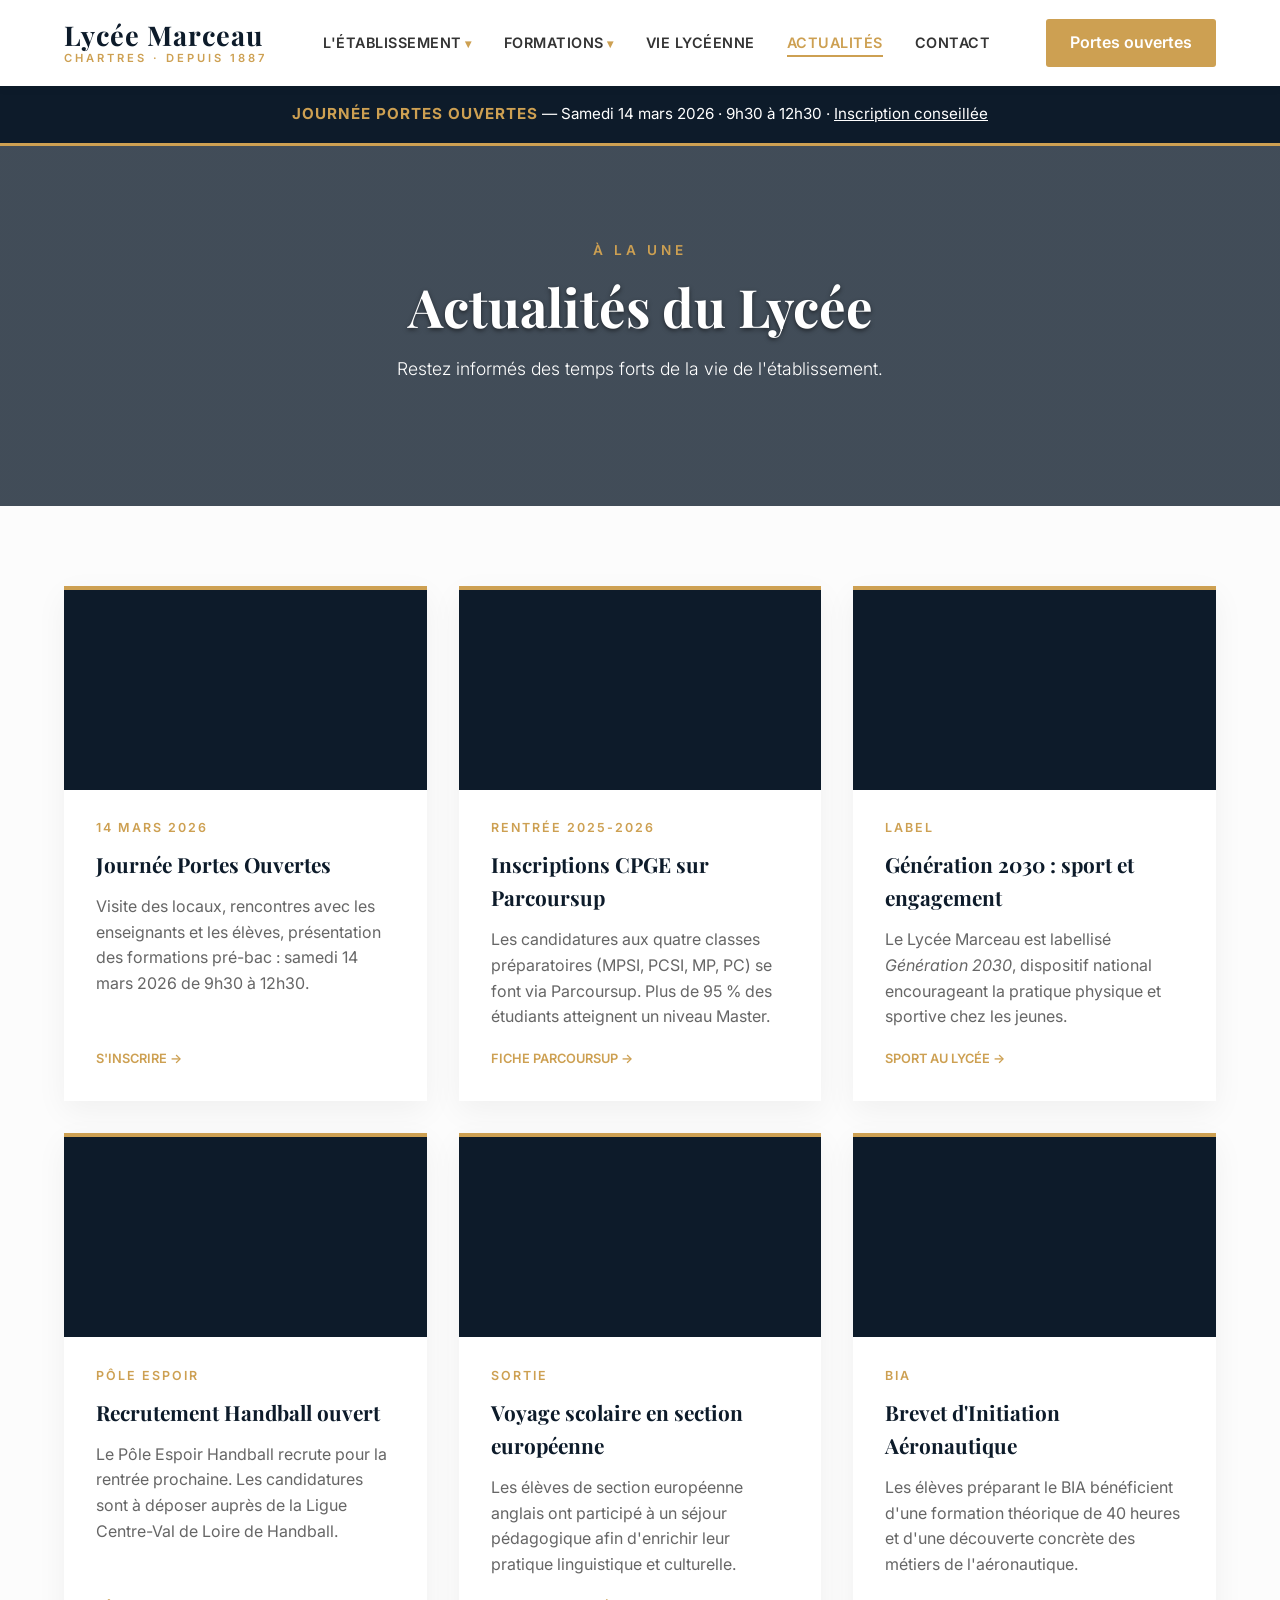
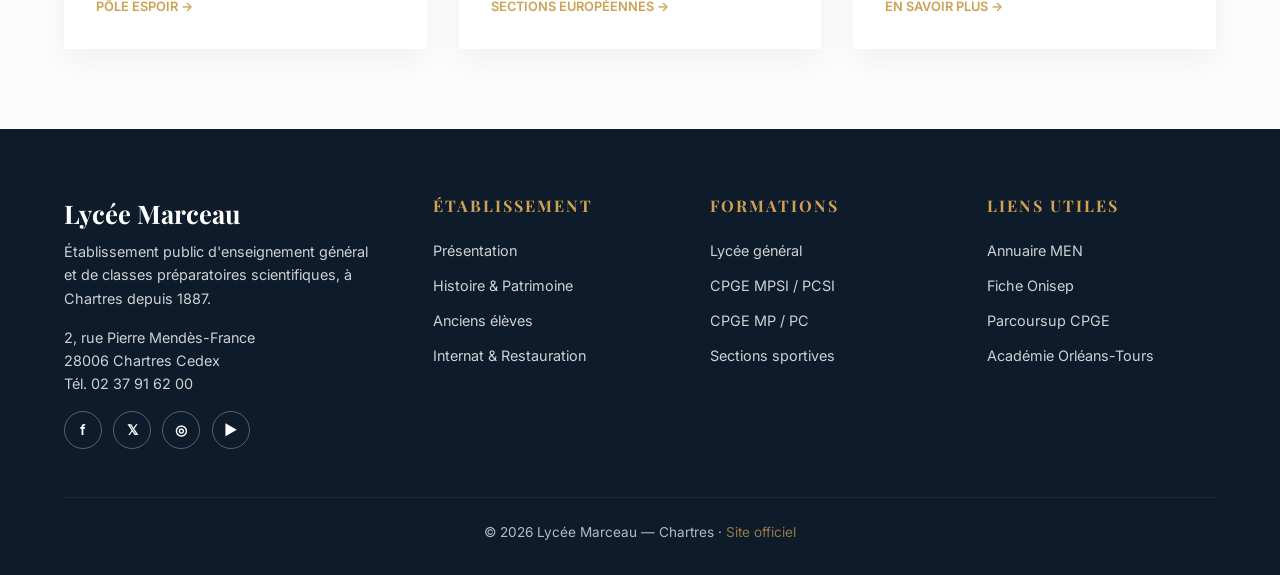
==== actualites.html @ 29484dd1 "Initial commit: site complet du Lycée Marceau de Chartres 9 pages HTML (accueil, établissement, hist" ====
<!DOCTYPE html>
<html lang="fr">
<head>
    <meta charset="UTF-8">
    <meta name="viewport" content="width=device-width, initial-scale=1.0">
    <title>Actualités — Lycée Marceau Chartres</title>
    <link href="https://fonts.googleapis.com/css2?family=Inter:wght@300;400;600&family=Playfair+Display:wght@600;700&display=swap" rel="stylesheet">
    <link rel="stylesheet" href="assets/style.css">
</head>
<body>

    <header>
        <a href="index.html" class="logo">Lycée Marceau<small>Chartres · depuis 1887</small></a>
        <button class="menu-toggle" aria-label="Ouvrir le menu" onclick="document.querySelector('.nav-links').classList.toggle('open')">☰</button>
        <ul class="nav-links">
            <li>
                <a href="etablissement.html">L'Établissement</a>
                <ul class="submenu">
                    <li><a href="etablissement.html">Présentation</a></li>
                    <li><a href="histoire.html">Histoire & Patrimoine</a></li>
                    <li><a href="anciens-eleves.html">Anciens élèves illustres</a></li>
                </ul>
            </li>
            <li>
                <a href="formations.html">Formations</a>
                <ul class="submenu">
                    <li><a href="formations.html">Toutes les formations</a></li>
                    <li><a href="cpge.html">Classes Préparatoires (CPGE)</a></li>
                    <li><a href="sections.html">Sections & Options</a></li>
                </ul>
            </li>
            <li class="no-caret"><a href="vie-lyceenne.html">Vie Lycéenne</a></li>
            <li class="no-caret"><a href="actualites.html" class="active">Actualités</a></li>
            <li class="no-caret"><a href="contact.html">Contact</a></li>
        </ul>
        <a href="actualites.html" class="btn-cta header-cta">Portes ouvertes</a>
    </header>

    <div class="alert-band">
        <strong>JOURNÉE PORTES OUVERTES</strong> — Samedi 14 mars 2026 · 9h30 à 12h30 ·
        <a href="contact.html">Inscription conseillée</a>
    </div>

    <section class="hero short">
        <div>
            <span class="eyebrow">À la une</span>
            <h1>Actualités du Lycée</h1>
            <p>Restez informés des temps forts de la vie de l'établissement.</p>
        </div>
    </section>

    <section class="section">
        <div class="grid">
            <article class="card card-news">
                <div class="thumb" style="background-image: linear-gradient(rgba(13,27,42,0.4), rgba(13,27,42,0.4)), url('https://images.unsplash.com/photo-1523580494863-6f3031224c94?ixlib=rb-4.0.3&auto=format&fit=crop&w=1200&q=80');"></div>
                <div class="body">
                    <span class="date">14 mars 2026</span>
                    <h3>Journée Portes Ouvertes</h3>
                    <p>Visite des locaux, rencontres avec les enseignants et les élèves, présentation des formations pré-bac : samedi 14 mars 2026 de 9h30 à 12h30.</p>
                    <a href="contact.html" class="card-link">S'inscrire &rarr;</a>
                </div>
            </article>
            <article class="card card-news">
                <div class="thumb" style="background-image: linear-gradient(rgba(13,27,42,0.4), rgba(13,27,42,0.4)), url('https://images.unsplash.com/photo-1532619675605-1ede6c2ed2b0?ixlib=rb-4.0.3&auto=format&fit=crop&w=1200&q=80');"></div>
                <div class="body">
                    <span class="date">Rentrée 2025-2026</span>
                    <h3>Inscriptions CPGE sur Parcoursup</h3>
                    <p>Les candidatures aux quatre classes préparatoires (MPSI, PCSI, MP, PC) se font via Parcoursup. Plus de 95 % des étudiants atteignent un niveau Master.</p>
                    <a href="https://dossier.parcoursup.fr/Candidats/public/fiches/afficherFicheFormation?g_ta_cod=3724" class="card-link" target="_blank" rel="noopener">Fiche Parcoursup &rarr;</a>
                </div>
            </article>
            <article class="card card-news">
                <div class="thumb" style="background-image: linear-gradient(rgba(13,27,42,0.4), rgba(13,27,42,0.4)), url('https://images.unsplash.com/photo-1517649763962-0c623066013b?ixlib=rb-4.0.3&auto=format&fit=crop&w=1200&q=80');"></div>
                <div class="body">
                    <span class="date">Label</span>
                    <h3>Génération 2030 : sport et engagement</h3>
                    <p>Le Lycée Marceau est labellisé <em>Génération 2030</em>, dispositif national encourageant la pratique physique et sportive chez les jeunes.</p>
                    <a href="vie-lyceenne.html" class="card-link">Sport au lycée &rarr;</a>
                </div>
            </article>
            <article class="card card-news">
                <div class="thumb" style="background-image: linear-gradient(rgba(13,27,42,0.4), rgba(13,27,42,0.4)), url('https://images.unsplash.com/photo-1606761568499-6d2451b23c66?ixlib=rb-4.0.3&auto=format&fit=crop&w=1200&q=80');"></div>
                <div class="body">
                    <span class="date">Pôle Espoir</span>
                    <h3>Recrutement Handball ouvert</h3>
                    <p>Le Pôle Espoir Handball recrute pour la rentrée prochaine. Les candidatures sont à déposer auprès de la Ligue Centre-Val de Loire de Handball.</p>
                    <a href="sections.html" class="card-link">Pôle Espoir &rarr;</a>
                </div>
            </article>
            <article class="card card-news">
                <div class="thumb" style="background-image: linear-gradient(rgba(13,27,42,0.4), rgba(13,27,42,0.4)), url('https://images.unsplash.com/photo-1521295121783-8a321d551ad2?ixlib=rb-4.0.3&auto=format&fit=crop&w=1200&q=80');"></div>
                <div class="body">
                    <span class="date">Sortie</span>
                    <h3>Voyage scolaire en section européenne</h3>
                    <p>Les élèves de section européenne anglais ont participé à un séjour pédagogique afin d'enrichir leur pratique linguistique et culturelle.</p>
                    <a href="sections.html" class="card-link">Sections européennes &rarr;</a>
                </div>
            </article>
            <article class="card card-news">
                <div class="thumb" style="background-image: linear-gradient(rgba(13,27,42,0.4), rgba(13,27,42,0.4)), url('https://images.unsplash.com/photo-1503676260728-1c00da094a0b?ixlib=rb-4.0.3&auto=format&fit=crop&w=1200&q=80');"></div>
                <div class="body">
                    <span class="date">BIA</span>
                    <h3>Brevet d'Initiation Aéronautique</h3>
                    <p>Les élèves préparant le BIA bénéficient d'une formation théorique de 40 heures et d'une découverte concrète des métiers de l'aéronautique.</p>
                    <a href="sections.html" class="card-link">En savoir plus &rarr;</a>
                </div>
            </article>
        </div>
    </section>

    <footer>
        <div class="footer-grid">
            <div class="brand">
                <h3>Lycée Marceau</h3>
                <p>Établissement public d'enseignement général et de classes préparatoires scientifiques, à Chartres depuis 1887.</p>
                <p>2, rue Pierre Mendès-France<br>28006 Chartres Cedex<br>Tél. 02 37 91 62 00</p>
                <div class="socials"><a href="#">f</a><a href="#">𝕏</a><a href="#">◎</a><a href="#">▶</a></div>
            </div>
            <div><h4>Établissement</h4><ul>
                <li><a href="etablissement.html">Présentation</a></li>
                <li><a href="histoire.html">Histoire & Patrimoine</a></li>
                <li><a href="anciens-eleves.html">Anciens élèves</a></li>
                <li><a href="vie-lyceenne.html">Internat & Restauration</a></li>
            </ul></div>
            <div><h4>Formations</h4><ul>
                <li><a href="formations.html">Lycée général</a></li>
                <li><a href="cpge.html">CPGE MPSI / PCSI</a></li>
                <li><a href="cpge.html">CPGE MP / PC</a></li>
                <li><a href="sections.html">Sections sportives</a></li>
            </ul></div>
            <div><h4>Liens utiles</h4><ul>
                <li><a href="https://www.education.gouv.fr/annuaire/28006/chartres/lycee/0280007f/lycee-marceau.html" target="_blank" rel="noopener">Annuaire MEN</a></li>
                <li><a href="https://www.onisep.fr/ressources/structures-enseignement/centre-val-de-loire/eure-et-loir/lycee-marceau" target="_blank" rel="noopener">Fiche Onisep</a></li>
                <li><a href="https://dossier.parcoursup.fr/Candidats/public/fiches/afficherFicheFormation?g_ta_cod=3724" target="_blank" rel="noopener">Parcoursup CPGE</a></li>
                <li><a href="https://www.ac-orleans-tours.fr/" target="_blank" rel="noopener">Académie Orléans-Tours</a></li>
            </ul></div>
        </div>
        <div class="footer-bottom">&copy; 2026 Lycée Marceau — Chartres · <a href="https://lyc-marceau-chartres.tice.ac-orleans-tours.fr/eva/" target="_blank" rel="noopener">Site officiel</a></div>
    </footer>

</body>
</html>
---- assets/style.css ----
/* =========================================
   LYCÉE MARCEAU — STYLE PARTAGÉ
   Variante 1 : "Prestige Classique" (Bleu nuit & Or)
   ========================================= */
:root {
    --primary-color: #0d1b2a;
    --secondary-color: #cda052;
    --bg-color: #fcfcfc;
    --text-color: #333333;
    --card-bg: #ffffff;
    --muted: #666666;
    --border-soft: #ececec;
    --font-title: 'Playfair Display', serif;
    --font-text: 'Inter', sans-serif;
}

* { margin: 0; padding: 0; box-sizing: border-box; }
html { scroll-behavior: smooth; }
body {
    font-family: var(--font-text);
    background-color: var(--bg-color);
    color: var(--text-color);
    line-height: 1.6;
}
h1, h2, h3, h4, .logo {
    font-family: var(--font-title);
    color: var(--primary-color);
}
a {
    text-decoration: none;
    color: var(--text-color);
    transition: color 0.3s ease;
}
img { max-width: 100%; height: auto; display: block; }

/* HEADER */
header {
    display: flex;
    justify-content: space-between;
    align-items: center;
    padding: 1.2rem 5%;
    background-color: #ffffff;
    box-shadow: 0 2px 10px rgba(0,0,0,0.05);
    position: sticky;
    top: 0;
    z-index: 1000;
}
.logo {
    font-size: 1.7rem;
    font-weight: 700;
    letter-spacing: 1px;
    display: flex;
    flex-direction: column;
    line-height: 1;
}
.logo small {
    font-family: var(--font-text);
    font-size: 0.7rem;
    color: var(--secondary-color);
    letter-spacing: 3px;
    text-transform: uppercase;
    margin-top: 4px;
    font-weight: 600;
}
.nav-links {
    list-style: none;
    display: flex;
    gap: 2rem;
}
.nav-links > li { position: relative; }
.nav-links a {
    font-weight: 600;
    font-size: 0.9rem;
    text-transform: uppercase;
    letter-spacing: 0.5px;
}
.nav-links > li > a::after { content: " ▾"; color: var(--secondary-color); font-size: 0.75rem; }
.nav-links > li.no-caret > a::after { content: ""; }
.nav-links a:hover, .nav-links a.active { color: var(--secondary-color); }
.nav-links a.active { border-bottom: 2px solid var(--secondary-color); padding-bottom: 4px; }

.submenu {
    position: absolute;
    top: 100%;
    left: -1rem;
    background: #ffffff;
    min-width: 240px;
    list-style: none;
    box-shadow: 0 10px 30px rgba(0,0,0,0.08);
    border-top: 3px solid var(--secondary-color);
    opacity: 0;
    visibility: hidden;
    transform: translateY(8px);
    transition: all 0.25s ease;
    padding: 0.5rem 0;
}
.nav-links li:hover .submenu,
.nav-links li:focus-within .submenu {
    opacity: 1;
    visibility: visible;
    transform: translateY(0);
}
.submenu li a {
    display: block;
    padding: 0.7rem 1.2rem;
    font-size: 0.8rem;
    text-transform: none;
    letter-spacing: 0;
    font-weight: 400;
}
.submenu li a:hover {
    background: var(--bg-color);
    color: var(--secondary-color);
}

.btn-cta {
    background-color: var(--secondary-color);
    color: #ffffff;
    padding: 0.7rem 1.5rem;
    border-radius: 3px;
    font-weight: 600;
    transition: background 0.3s ease, transform 0.2s;
    display: inline-block;
}
.btn-cta:hover {
    background-color: var(--primary-color);
    color: #ffffff;
    transform: translateY(-2px);
}
.btn-ghost {
    background: transparent;
    border: 2px solid #ffffff;
}
.btn-ghost:hover { background: #ffffff; color: var(--primary-color); }

.menu-toggle {
    display: none;
    background: none;
    border: 0;
    font-size: 1.6rem;
    color: var(--primary-color);
    cursor: pointer;
}

/* HERO */
.hero {
    min-height: 70vh;
    display: flex;
    align-items: center;
    justify-content: center;
    text-align: center;
    background:
        linear-gradient(rgba(13, 27, 42, 0.78), rgba(13, 27, 42, 0.78)),
        url('https://upload.wikimedia.org/wikipedia/commons/thumb/3/35/Chartres_-_Lyc%C3%A9e_Marceau_%28cour_d%27honneur%29.JPG/1280px-Chartres_-_Lyc%C3%A9e_Marceau_%28cour_d%27honneur%29.JPG') center/cover;
    color: #ffffff;
    padding: 4rem 20px;
}
.hero.short { min-height: 40vh; }
.hero .eyebrow {
    display: inline-block;
    color: var(--secondary-color);
    letter-spacing: 4px;
    text-transform: uppercase;
    font-size: 0.85rem;
    font-weight: 600;
    margin-bottom: 1rem;
}
.hero h1 {
    color: #ffffff;
    font-size: 3.3rem;
    margin-bottom: 1.2rem;
    text-shadow: 0 2px 4px rgba(0,0,0,0.5);
    line-height: 1.1;
}
.hero p {
    font-size: 1.1rem;
    max-width: 680px;
    margin: 0 auto 2rem auto;
    font-weight: 300;
}
.hero .btn-cta {
    font-size: 1.05rem;
    padding: 1rem 2rem;
    margin: 0 0.4rem;
}

/* BANDEAU */
.alert-band {
    background: var(--primary-color);
    color: #ffffff;
    padding: 1rem 5%;
    text-align: center;
    font-size: 0.95rem;
    border-bottom: 3px solid var(--secondary-color);
}
.alert-band strong { color: var(--secondary-color); letter-spacing: 1px; }
.alert-band a { color: #ffffff; text-decoration: underline; }

/* SECTIONS */
.section { padding: 5rem 5%; }
.section.alt { background: #f7f5f0; }
.section-head {
    text-align: center;
    max-width: 760px;
    margin: 0 auto 3rem auto;
}
.section-head .eyebrow {
    color: var(--secondary-color);
    letter-spacing: 4px;
    text-transform: uppercase;
    font-size: 0.8rem;
    font-weight: 600;
    display: block;
    margin-bottom: 0.8rem;
}
.section-head h2 { font-size: 2.4rem; margin-bottom: 1rem; }
.section-head p { color: var(--muted); }

/* GRID + CARDS */
.grid {
    display: grid;
    grid-template-columns: repeat(auto-fit, minmax(280px, 1fr));
    gap: 2rem;
}
.card {
    background: var(--card-bg);
    padding: 2.2rem;
    border-top: 4px solid var(--secondary-color);
    box-shadow: 0 10px 30px rgba(0,0,0,0.05);
    transition: transform 0.3s ease, box-shadow 0.3s ease;
    text-align: left;
    display: flex;
    flex-direction: column;
}
.card:hover {
    transform: translateY(-10px);
    box-shadow: 0 15px 40px rgba(0,0,0,0.1);
}
.card h3 { font-size: 1.3rem; margin-bottom: 0.8rem; }
.card .tag {
    display: inline-block;
    font-size: 0.7rem;
    letter-spacing: 1px;
    text-transform: uppercase;
    color: var(--secondary-color);
    font-weight: 600;
    margin-bottom: 0.6rem;
}
.card p { color: var(--muted); margin-bottom: 1.2rem; flex-grow: 1; }
.card ul { padding-left: 1.1rem; color: var(--muted); margin-bottom: 1.2rem; }
.card ul li { margin-bottom: 0.3rem; font-size: 0.95rem; }
.card-link {
    color: var(--secondary-color);
    font-weight: 600;
    text-transform: uppercase;
    font-size: 0.8rem;
    display: inline-flex;
    align-items: center;
    margin-top: auto;
}
.card-link:hover { color: var(--primary-color); }

.card-news { padding: 0; overflow: hidden; }
.card-news .thumb { height: 200px; background: var(--primary-color) center/cover; }
.card-news .body { padding: 1.8rem 2rem 2rem; display: flex; flex-direction: column; flex-grow: 1; }
.card-news .date {
    font-size: 0.78rem;
    letter-spacing: 2px;
    text-transform: uppercase;
    color: var(--secondary-color);
    font-weight: 600;
    margin-bottom: 0.6rem;
}

/* SPLIT 2 colonnes */
.split {
    display: grid;
    grid-template-columns: 1fr 1fr;
    gap: 4rem;
    align-items: center;
    max-width: 1200px;
    margin: 0 auto;
}
.split img {
    border-top: 4px solid var(--secondary-color);
    box-shadow: 0 15px 40px rgba(0,0,0,0.12);
}
.split h2 { font-size: 2.2rem; margin-bottom: 1.2rem; }
.split p { color: var(--muted); margin-bottom: 1rem; }
.split .key-figures {
    display: grid;
    grid-template-columns: repeat(3, 1fr);
    gap: 1rem;
    margin-top: 1.8rem;
}
.split .key-figures div {
    border-left: 3px solid var(--secondary-color);
    padding-left: 1rem;
}
.split .key-figures strong {
    display: block;
    font-family: var(--font-title);
    color: var(--primary-color);
    font-size: 1.6rem;
}
.split .key-figures span { font-size: 0.85rem; color: var(--muted); }

/* ALUMNI */
.alumni {
    display: grid;
    grid-template-columns: repeat(auto-fit, minmax(200px, 1fr));
    gap: 1.5rem;
}
.alumni .person {
    text-align: center;
    background: var(--card-bg);
    padding: 1.6rem 1rem;
    border-bottom: 3px solid var(--secondary-color);
    box-shadow: 0 6px 20px rgba(0,0,0,0.04);
}
.alumni .person h4 { font-size: 1.05rem; margin-bottom: 0.3rem; }
.alumni .person span { font-size: 0.85rem; color: var(--muted); }

/* CONTACT */
.contact-grid {
    display: grid;
    grid-template-columns: 1fr 1fr;
    gap: 3rem;
    max-width: 1200px;
    margin: 0 auto;
}
.contact-info ul { list-style: none; margin-top: 1.5rem; }
.contact-info li {
    display: flex;
    gap: 0.8rem;
    margin-bottom: 1rem;
    color: var(--muted);
}
.contact-info li strong {
    color: var(--primary-color);
    min-width: 110px;
    font-family: var(--font-title);
    font-weight: 600;
}
.contact-info a { color: var(--secondary-color); }
.contact-info a:hover { color: var(--primary-color); }
.contact-form {
    background: var(--card-bg);
    padding: 2.5rem;
    border-top: 4px solid var(--secondary-color);
    box-shadow: 0 10px 30px rgba(0,0,0,0.06);
}
.contact-form h3 { margin-bottom: 1.2rem; }
.contact-form label {
    display: block;
    font-size: 0.85rem;
    font-weight: 600;
    margin-bottom: 0.4rem;
    color: var(--primary-color);
}
.contact-form input,
.contact-form textarea,
.contact-form select {
    width: 100%;
    padding: 0.75rem;
    margin-bottom: 1.1rem;
    border: 1px solid var(--border-soft);
    font-family: inherit;
    font-size: 0.95rem;
    background: #fff;
}
.contact-form input:focus,
.contact-form textarea:focus,
.contact-form select:focus {
    outline: 2px solid var(--secondary-color);
    outline-offset: 1px;
}
.contact-form button {
    background: var(--secondary-color);
    color: #fff;
    border: 0;
    padding: 0.9rem 2rem;
    font-family: inherit;
    font-weight: 600;
    text-transform: uppercase;
    letter-spacing: 0.5px;
    cursor: pointer;
    transition: background 0.3s ease;
}
.contact-form button:hover { background: var(--primary-color); }

/* TABLES (CPGE, formations) */
.styled-table {
    width: 100%;
    border-collapse: collapse;
    background: #fff;
    box-shadow: 0 10px 30px rgba(0,0,0,0.05);
    margin: 2rem 0;
}
.styled-table thead {
    background: var(--primary-color);
    color: #fff;
}
.styled-table th, .styled-table td {
    padding: 1rem;
    text-align: left;
    border-bottom: 1px solid var(--border-soft);
}
.styled-table th { font-family: var(--font-title); }
.styled-table tbody tr:hover { background: var(--bg-color); }

/* PROSE (pages texte) */
.prose {
    max-width: 820px;
    margin: 0 auto;
}
.prose h2 { font-size: 1.8rem; margin: 2.5rem 0 1rem; }
.prose h3 { font-size: 1.3rem; margin: 1.8rem 0 0.6rem; color: var(--secondary-color); }
.prose p, .prose li { color: var(--text-color); margin-bottom: 1rem; }
.prose ul { padding-left: 1.4rem; margin-bottom: 1rem; }
.prose blockquote {
    border-left: 4px solid var(--secondary-color);
    padding: 0.5rem 1.2rem;
    margin: 1.5rem 0;
    color: var(--muted);
    font-style: italic;
    background: #fafaf6;
}

/* FOOTER */
footer {
    background-color: var(--primary-color);
    color: #ffffff;
    padding: 4rem 5% 2rem;
}
.footer-grid {
    display: grid;
    grid-template-columns: 1.4fr 1fr 1fr 1fr;
    gap: 3rem;
    max-width: 1200px;
    margin: 0 auto 3rem;
}
footer h4 {
    color: var(--secondary-color);
    font-size: 1rem;
    text-transform: uppercase;
    letter-spacing: 2px;
    margin-bottom: 1.2rem;
}
footer .brand h3 {
    color: #ffffff;
    font-size: 1.6rem;
    margin-bottom: 0.4rem;
}
footer .brand p { font-size: 0.9rem; opacity: 0.8; margin-bottom: 1rem; }
footer ul { list-style: none; }
footer ul li { margin-bottom: 0.6rem; }
footer ul a { color: rgba(255,255,255,0.8); font-size: 0.9rem; }
footer ul a:hover { color: var(--secondary-color); }

.socials { display: flex; gap: 0.7rem; margin-top: 1rem; }
.socials a {
    display: inline-flex;
    align-items: center;
    justify-content: center;
    width: 38px;
    height: 38px;
    border: 1px solid rgba(255,255,255,0.3);
    color: #ffffff;
    border-radius: 50%;
    font-size: 0.9rem;
    font-weight: 600;
}
.socials a:hover { background: var(--secondary-color); border-color: var(--secondary-color); }

.footer-bottom {
    border-top: 1px solid rgba(255,255,255,0.1);
    padding-top: 1.5rem;
    text-align: center;
    font-size: 0.85rem;
    opacity: 0.7;
}
.footer-bottom a { color: var(--secondary-color); }

/* RESPONSIVE */
@media (max-width: 960px) {
    .split, .contact-grid { grid-template-columns: 1fr; gap: 2.5rem; }
    .footer-grid { grid-template-columns: 1fr 1fr; }
}
@media (max-width: 768px) {
    header { padding: 1rem 5%; }
    .nav-links {
        position: absolute;
        top: 100%;
        left: 0; right: 0;
        background: #fff;
        flex-direction: column;
        padding: 1rem 5%;
        gap: 0;
        box-shadow: 0 8px 20px rgba(0,0,0,0.08);
        display: none;
    }
    .nav-links.open { display: flex; }
    .nav-links > li { width: 100%; border-bottom: 1px solid var(--border-soft); }
    .nav-links > li > a { display: block; padding: 0.9rem 0; }
    .submenu {
        position: static;
        opacity: 1;
        visibility: visible;
        transform: none;
        box-shadow: none;
        border-top: 0;
        padding: 0 0 0.5rem 1rem;
        background: transparent;
    }
    .submenu li a { padding: 0.4rem 0; }
    .menu-toggle { display: block; }
    .header-cta { display: none; }
    .hero h1 { font-size: 2.2rem; }
    .hero .btn-cta { display: block; max-width: 280px; margin: 0.6rem auto; }
    .footer-grid { grid-template-columns: 1fr; gap: 2rem; }
    .split .key-figures { grid-template-columns: 1fr; }
    .section { padding: 3.5rem 5%; }
}
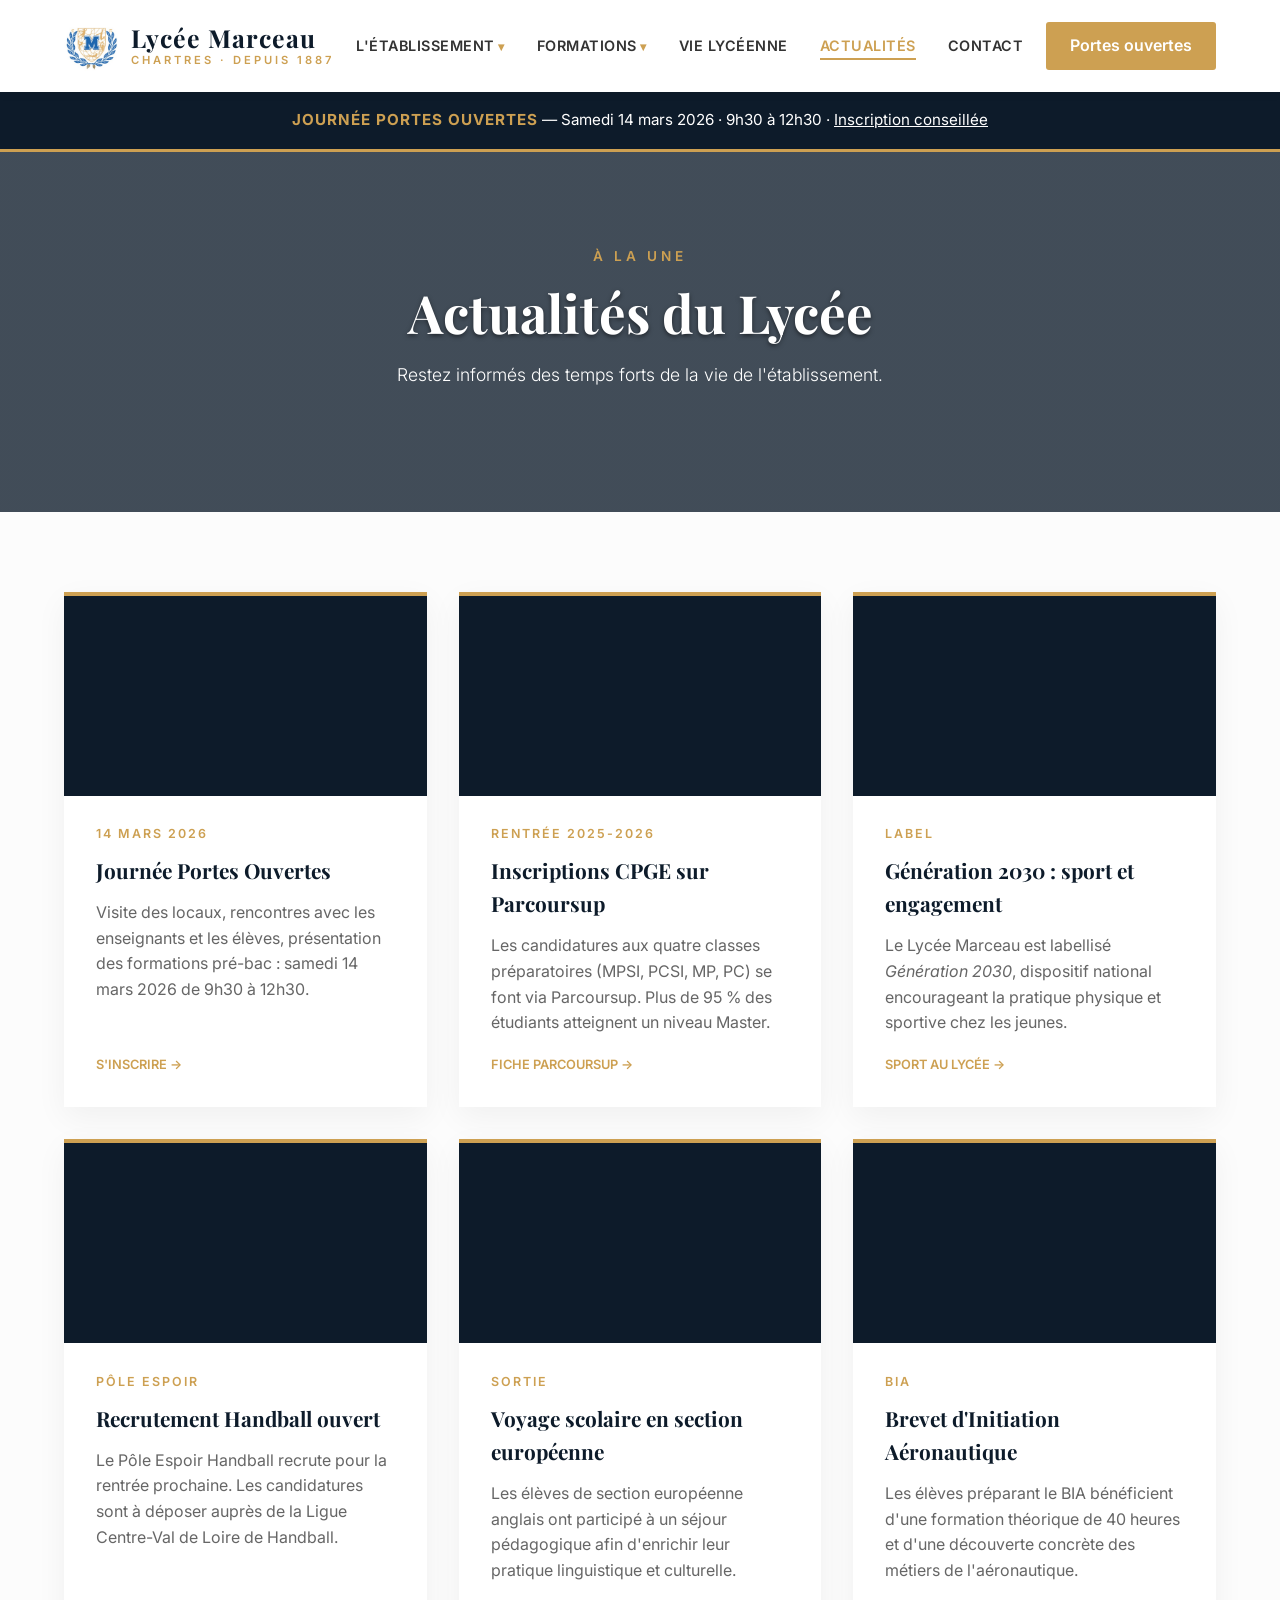
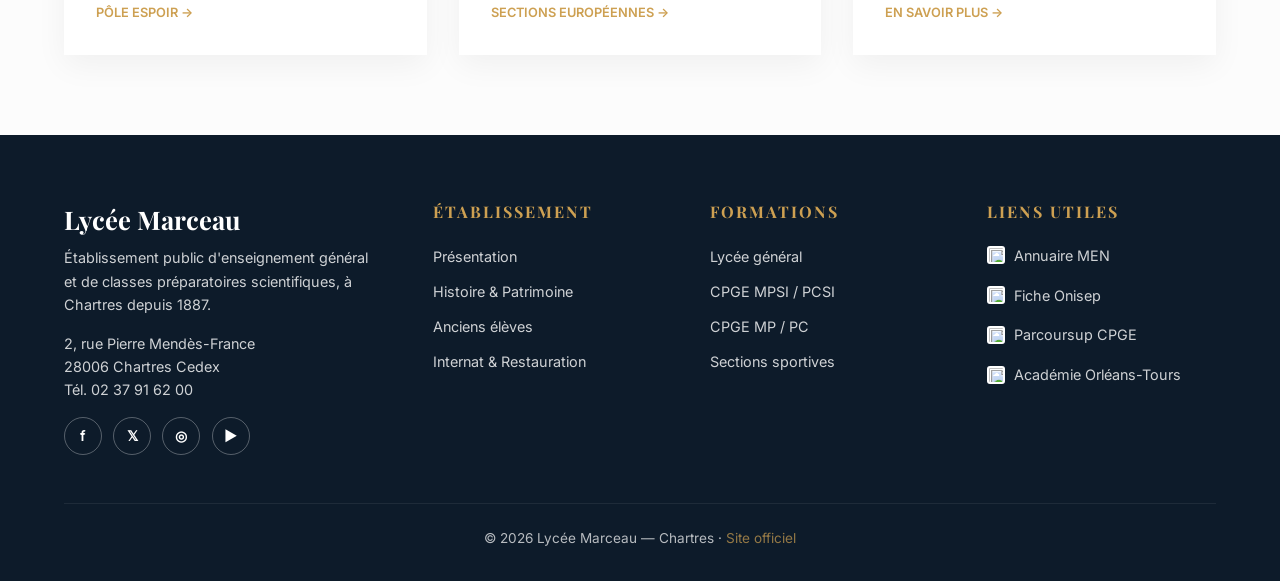
==== commit de7966af: "Ajout du blason officiel et logos des partenaires - Blason bleu/or du Lycée Marceau (extrait du band" ====
--- a/actualites.html
+++ b/actualites.html
@@ -10,35 +10,35 @@
 <body>
 
     <header>
-        <a href="index.html" class="logo">Lycée Marceau<small>Chartres · depuis 1887</small></a>
+        <a href="index" class="logo"><img src="assets/logos/blason-marceau.jpg" alt="Blason Lycée Marceau"><span>Lycée Marceau<small>Chartres · depuis 1887</small></span></a>
         <button class="menu-toggle" aria-label="Ouvrir le menu" onclick="document.querySelector('.nav-links').classList.toggle('open')">☰</button>
         <ul class="nav-links">
             <li>
-                <a href="etablissement.html">L'Établissement</a>
+                <a href="etablissement">L'Établissement</a>
                 <ul class="submenu">
-                    <li><a href="etablissement.html">Présentation</a></li>
-                    <li><a href="histoire.html">Histoire & Patrimoine</a></li>
-                    <li><a href="anciens-eleves.html">Anciens élèves illustres</a></li>
+                    <li><a href="etablissement">Présentation</a></li>
+                    <li><a href="histoire">Histoire & Patrimoine</a></li>
+                    <li><a href="anciens-eleves">Anciens élèves illustres</a></li>
                 </ul>
             </li>
             <li>
-                <a href="formations.html">Formations</a>
+                <a href="formations">Formations</a>
                 <ul class="submenu">
-                    <li><a href="formations.html">Toutes les formations</a></li>
-                    <li><a href="cpge.html">Classes Préparatoires (CPGE)</a></li>
-                    <li><a href="sections.html">Sections & Options</a></li>
+                    <li><a href="formations">Toutes les formations</a></li>
+                    <li><a href="cpge">Classes Préparatoires (CPGE)</a></li>
+                    <li><a href="sections">Sections & Options</a></li>
                 </ul>
             </li>
-            <li class="no-caret"><a href="vie-lyceenne.html">Vie Lycéenne</a></li>
-            <li class="no-caret"><a href="actualites.html" class="active">Actualités</a></li>
-            <li class="no-caret"><a href="contact.html">Contact</a></li>
+            <li class="no-caret"><a href="vie-lyceenne">Vie Lycéenne</a></li>
+            <li class="no-caret"><a href="actualites" class="active">Actualités</a></li>
+            <li class="no-caret"><a href="contact">Contact</a></li>
         </ul>
-        <a href="actualites.html" class="btn-cta header-cta">Portes ouvertes</a>
+        <a href="actualites" class="btn-cta header-cta">Portes ouvertes</a>
     </header>
 
     <div class="alert-band">
         <strong>JOURNÉE PORTES OUVERTES</strong> — Samedi 14 mars 2026 · 9h30 à 12h30 ·
-        <a href="contact.html">Inscription conseillée</a>
+        <a href="contact">Inscription conseillée</a>
     </div>
 
     <section class="hero short">
@@ -57,7 +57,7 @@
                     <span class="date">14 mars 2026</span>
                     <h3>Journée Portes Ouvertes</h3>
                     <p>Visite des locaux, rencontres avec les enseignants et les élèves, présentation des formations pré-bac : samedi 14 mars 2026 de 9h30 à 12h30.</p>
-                    <a href="contact.html" class="card-link">S'inscrire &rarr;</a>
+                    <a href="contact" class="card-link">S'inscrire &rarr;</a>
                 </div>
             </article>
             <article class="card card-news">
@@ -75,7 +75,7 @@
                     <span class="date">Label</span>
                     <h3>Génération 2030 : sport et engagement</h3>
                     <p>Le Lycée Marceau est labellisé <em>Génération 2030</em>, dispositif national encourageant la pratique physique et sportive chez les jeunes.</p>
-                    <a href="vie-lyceenne.html" class="card-link">Sport au lycée &rarr;</a>
+                    <a href="vie-lyceenne" class="card-link">Sport au lycée &rarr;</a>
                 </div>
             </article>
             <article class="card card-news">
@@ -84,7 +84,7 @@
                     <span class="date">Pôle Espoir</span>
                     <h3>Recrutement Handball ouvert</h3>
                     <p>Le Pôle Espoir Handball recrute pour la rentrée prochaine. Les candidatures sont à déposer auprès de la Ligue Centre-Val de Loire de Handball.</p>
-                    <a href="sections.html" class="card-link">Pôle Espoir &rarr;</a>
+                    <a href="sections" class="card-link">Pôle Espoir &rarr;</a>
                 </div>
             </article>
             <article class="card card-news">
@@ -93,7 +93,7 @@
                     <span class="date">Sortie</span>
                     <h3>Voyage scolaire en section européenne</h3>
                     <p>Les élèves de section européenne anglais ont participé à un séjour pédagogique afin d'enrichir leur pratique linguistique et culturelle.</p>
-                    <a href="sections.html" class="card-link">Sections européennes &rarr;</a>
+                    <a href="sections" class="card-link">Sections européennes &rarr;</a>
                 </div>
             </article>
             <article class="card card-news">
@@ -102,7 +102,7 @@
                     <span class="date">BIA</span>
                     <h3>Brevet d'Initiation Aéronautique</h3>
                     <p>Les élèves préparant le BIA bénéficient d'une formation théorique de 40 heures et d'une découverte concrète des métiers de l'aéronautique.</p>
-                    <a href="sections.html" class="card-link">En savoir plus &rarr;</a>
+                    <a href="sections" class="card-link">En savoir plus &rarr;</a>
                 </div>
             </article>
         </div>
@@ -117,22 +117,22 @@
                 <div class="socials"><a href="#">f</a><a href="#">𝕏</a><a href="#">◎</a><a href="#">▶</a></div>
             </div>
             <div><h4>Établissement</h4><ul>
-                <li><a href="etablissement.html">Présentation</a></li>
-                <li><a href="histoire.html">Histoire & Patrimoine</a></li>
-                <li><a href="anciens-eleves.html">Anciens élèves</a></li>
-                <li><a href="vie-lyceenne.html">Internat & Restauration</a></li>
+                <li><a href="etablissement">Présentation</a></li>
+                <li><a href="histoire">Histoire & Patrimoine</a></li>
+                <li><a href="anciens-eleves">Anciens élèves</a></li>
+                <li><a href="vie-lyceenne">Internat & Restauration</a></li>
             </ul></div>
             <div><h4>Formations</h4><ul>
-                <li><a href="formations.html">Lycée général</a></li>
-                <li><a href="cpge.html">CPGE MPSI / PCSI</a></li>
-                <li><a href="cpge.html">CPGE MP / PC</a></li>
-                <li><a href="sections.html">Sections sportives</a></li>
+                <li><a href="formations">Lycée général</a></li>
+                <li><a href="cpge">CPGE MPSI / PCSI</a></li>
+                <li><a href="cpge">CPGE MP / PC</a></li>
+                <li><a href="sections">Sections sportives</a></li>
             </ul></div>
             <div><h4>Liens utiles</h4><ul>
-                <li><a href="https://www.education.gouv.fr/annuaire/28006/chartres/lycee/0280007f/lycee-marceau.html" target="_blank" rel="noopener">Annuaire MEN</a></li>
-                <li><a href="https://www.onisep.fr/ressources/structures-enseignement/centre-val-de-loire/eure-et-loir/lycee-marceau" target="_blank" rel="noopener">Fiche Onisep</a></li>
-                <li><a href="https://dossier.parcoursup.fr/Candidats/public/fiches/afficherFicheFormation?g_ta_cod=3724" target="_blank" rel="noopener">Parcoursup CPGE</a></li>
-                <li><a href="https://www.ac-orleans-tours.fr/" target="_blank" rel="noopener">Académie Orléans-Tours</a></li>
+                <li><a href="https://www.education.gouv.fr/annuaire/28006/chartres/lycee/0280007f/lycee-marceau.html" target="_blank" rel="noopener"><img src="https://www.google.com/s2/favicons?domain=education.gouv.fr&sz=64" alt="">Annuaire MEN</a></li>
+                <li><a href="https://www.onisep.fr/ressources/structures-enseignement/centre-val-de-loire/eure-et-loir/lycee-marceau" target="_blank" rel="noopener"><img src="https://www.google.com/s2/favicons?domain=onisep.fr&sz=64" alt="">Fiche Onisep</a></li>
+                <li><a href="https://dossier.parcoursup.fr/Candidats/public/fiches/afficherFicheFormation?g_ta_cod=3724" target="_blank" rel="noopener"><img src="https://www.google.com/s2/favicons?domain=parcoursup.fr&sz=64" alt="">Parcoursup CPGE</a></li>
+                <li><a href="https://www.ac-orleans-tours.fr/" target="_blank" rel="noopener"><img src="https://www.google.com/s2/favicons?domain=ac-orleans-tours.fr&sz=64" alt="">Académie Orléans-Tours</a></li>
             </ul></div>
         </div>
         <div class="footer-bottom">&copy; 2026 Lycée Marceau — Chartres · <a href="https://lyc-marceau-chartres.tice.ac-orleans-tours.fr/eva/" target="_blank" rel="noopener">Site officiel</a></div>
--- a/assets/style.css
+++ b/assets/style.css
@@ -46,12 +46,25 @@
     z-index: 1000;
 }
 .logo {
-    font-size: 1.7rem;
+    display: flex;
+    flex-direction: row;
+    align-items: center;
+    gap: 0.8rem;
+}
+.logo img {
+    height: 54px;
+    width: auto;
+    flex-shrink: 0;
+}
+.logo > span {
+    display: flex;
+    flex-direction: column;
+    line-height: 1;
+    font-size: 1.55rem;
     font-weight: 700;
     letter-spacing: 1px;
-    display: flex;
-    flex-direction: column;
-    line-height: 1;
+    font-family: var(--font-title);
+    color: var(--primary-color);
 }
 .logo small {
     font-family: var(--font-text);
@@ -455,8 +468,16 @@
 footer .brand p { font-size: 0.9rem; opacity: 0.8; margin-bottom: 1rem; }
 footer ul { list-style: none; }
 footer ul li { margin-bottom: 0.6rem; }
-footer ul a { color: rgba(255,255,255,0.8); font-size: 0.9rem; }
+footer ul a { color: rgba(255,255,255,0.8); font-size: 0.9rem; display: inline-flex; align-items: center; gap: 0.55rem; }
 footer ul a:hover { color: var(--secondary-color); }
+footer ul a img {
+    width: 18px;
+    height: 18px;
+    background: #fff;
+    padding: 2px;
+    border-radius: 3px;
+    flex-shrink: 0;
+}
 
 .socials { display: flex; gap: 0.7rem; margin-top: 1rem; }
 .socials a {
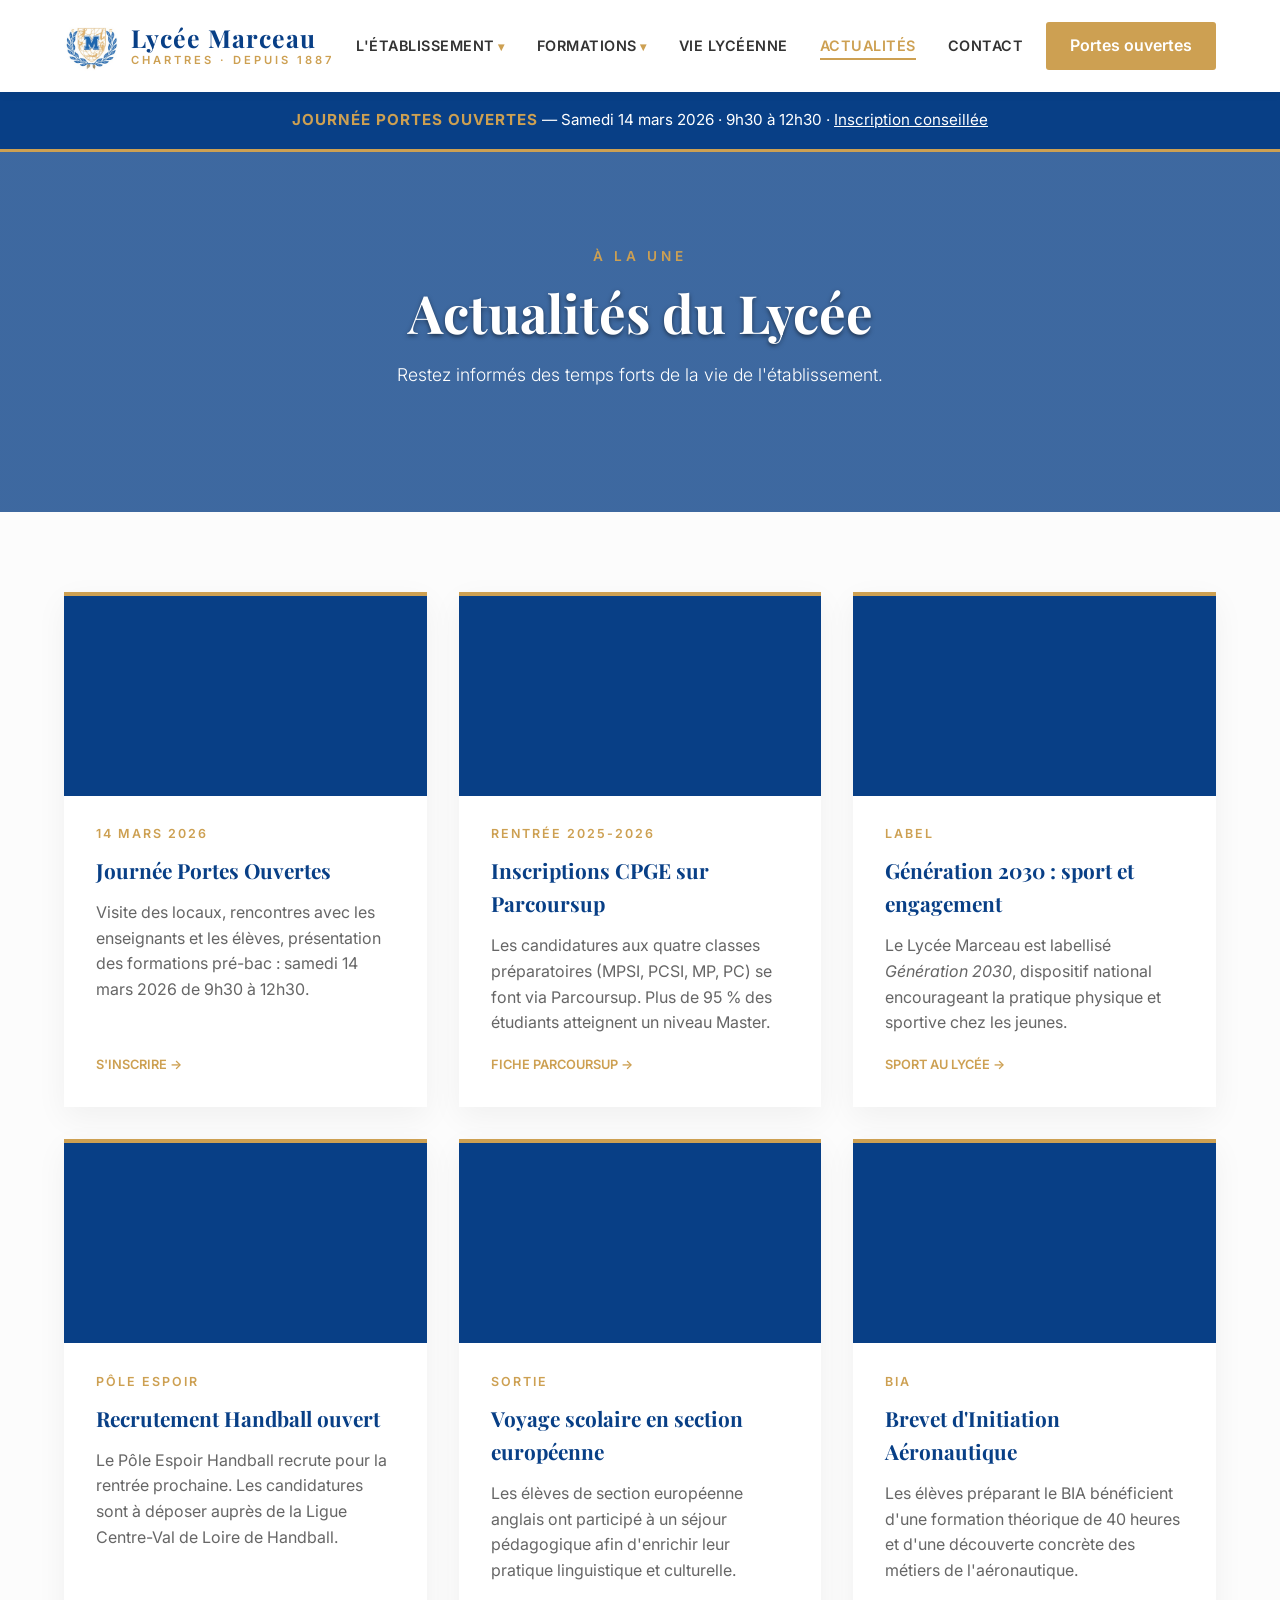
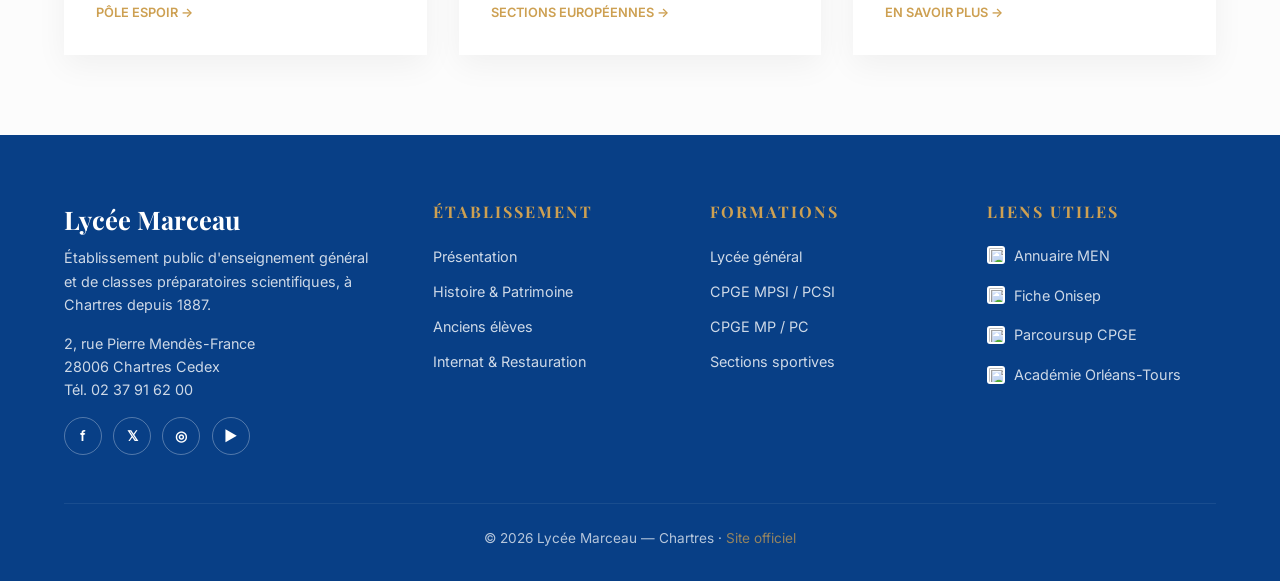
==== commit 8f595257: "Couleur principale = bleu Marceau (#083F86) du site officiel Reprend la couleur du nom 'Lycée Marcea" ====
--- a/actualites.html
+++ b/actualites.html
@@ -52,7 +52,7 @@
     <section class="section">
         <div class="grid">
             <article class="card card-news">
-                <div class="thumb" style="background-image: linear-gradient(rgba(13,27,42,0.4), rgba(13,27,42,0.4)), url('https://images.unsplash.com/photo-1523580494863-6f3031224c94?ixlib=rb-4.0.3&auto=format&fit=crop&w=1200&q=80');"></div>
+                <div class="thumb" style="background-image: linear-gradient(rgba(8,63,134,0.4), rgba(8,63,134,0.4)), url('https://images.unsplash.com/photo-1523580494863-6f3031224c94?ixlib=rb-4.0.3&auto=format&fit=crop&w=1200&q=80');"></div>
                 <div class="body">
                     <span class="date">14 mars 2026</span>
                     <h3>Journée Portes Ouvertes</h3>
@@ -61,7 +61,7 @@
                 </div>
             </article>
             <article class="card card-news">
-                <div class="thumb" style="background-image: linear-gradient(rgba(13,27,42,0.4), rgba(13,27,42,0.4)), url('https://images.unsplash.com/photo-1532619675605-1ede6c2ed2b0?ixlib=rb-4.0.3&auto=format&fit=crop&w=1200&q=80');"></div>
+                <div class="thumb" style="background-image: linear-gradient(rgba(8,63,134,0.4), rgba(8,63,134,0.4)), url('https://images.unsplash.com/photo-1532619675605-1ede6c2ed2b0?ixlib=rb-4.0.3&auto=format&fit=crop&w=1200&q=80');"></div>
                 <div class="body">
                     <span class="date">Rentrée 2025-2026</span>
                     <h3>Inscriptions CPGE sur Parcoursup</h3>
@@ -70,7 +70,7 @@
                 </div>
             </article>
             <article class="card card-news">
-                <div class="thumb" style="background-image: linear-gradient(rgba(13,27,42,0.4), rgba(13,27,42,0.4)), url('https://images.unsplash.com/photo-1517649763962-0c623066013b?ixlib=rb-4.0.3&auto=format&fit=crop&w=1200&q=80');"></div>
+                <div class="thumb" style="background-image: linear-gradient(rgba(8,63,134,0.4), rgba(8,63,134,0.4)), url('https://images.unsplash.com/photo-1517649763962-0c623066013b?ixlib=rb-4.0.3&auto=format&fit=crop&w=1200&q=80');"></div>
                 <div class="body">
                     <span class="date">Label</span>
                     <h3>Génération 2030 : sport et engagement</h3>
@@ -79,7 +79,7 @@
                 </div>
             </article>
             <article class="card card-news">
-                <div class="thumb" style="background-image: linear-gradient(rgba(13,27,42,0.4), rgba(13,27,42,0.4)), url('https://images.unsplash.com/photo-1606761568499-6d2451b23c66?ixlib=rb-4.0.3&auto=format&fit=crop&w=1200&q=80');"></div>
+                <div class="thumb" style="background-image: linear-gradient(rgba(8,63,134,0.4), rgba(8,63,134,0.4)), url('https://images.unsplash.com/photo-1606761568499-6d2451b23c66?ixlib=rb-4.0.3&auto=format&fit=crop&w=1200&q=80');"></div>
                 <div class="body">
                     <span class="date">Pôle Espoir</span>
                     <h3>Recrutement Handball ouvert</h3>
@@ -88,7 +88,7 @@
                 </div>
             </article>
             <article class="card card-news">
-                <div class="thumb" style="background-image: linear-gradient(rgba(13,27,42,0.4), rgba(13,27,42,0.4)), url('https://images.unsplash.com/photo-1521295121783-8a321d551ad2?ixlib=rb-4.0.3&auto=format&fit=crop&w=1200&q=80');"></div>
+                <div class="thumb" style="background-image: linear-gradient(rgba(8,63,134,0.4), rgba(8,63,134,0.4)), url('https://images.unsplash.com/photo-1521295121783-8a321d551ad2?ixlib=rb-4.0.3&auto=format&fit=crop&w=1200&q=80');"></div>
                 <div class="body">
                     <span class="date">Sortie</span>
                     <h3>Voyage scolaire en section européenne</h3>
@@ -97,7 +97,7 @@
                 </div>
             </article>
             <article class="card card-news">
-                <div class="thumb" style="background-image: linear-gradient(rgba(13,27,42,0.4), rgba(13,27,42,0.4)), url('https://images.unsplash.com/photo-1503676260728-1c00da094a0b?ixlib=rb-4.0.3&auto=format&fit=crop&w=1200&q=80');"></div>
+                <div class="thumb" style="background-image: linear-gradient(rgba(8,63,134,0.4), rgba(8,63,134,0.4)), url('https://images.unsplash.com/photo-1503676260728-1c00da094a0b?ixlib=rb-4.0.3&auto=format&fit=crop&w=1200&q=80');"></div>
                 <div class="body">
                     <span class="date">BIA</span>
                     <h3>Brevet d'Initiation Aéronautique</h3>
--- a/assets/style.css
+++ b/assets/style.css
@@ -1,9 +1,9 @@
 /* =========================================
    LYCÉE MARCEAU — STYLE PARTAGÉ
-   Variante 1 : "Prestige Classique" (Bleu nuit & Or)
+   Variante 1 : "Prestige Classique" (Bleu Marceau & Or)
    ========================================= */
 :root {
-    --primary-color: #0d1b2a;
+    --primary-color: #083F86;
     --secondary-color: #cda052;
     --bg-color: #fcfcfc;
     --text-color: #333333;
@@ -163,7 +163,7 @@
     justify-content: center;
     text-align: center;
     background:
-        linear-gradient(rgba(13, 27, 42, 0.78), rgba(13, 27, 42, 0.78)),
+        linear-gradient(rgba(8, 63, 134, 0.78), rgba(8, 63, 134, 0.78)),
         url('https://upload.wikimedia.org/wikipedia/commons/thumb/3/35/Chartres_-_Lyc%C3%A9e_Marceau_%28cour_d%27honneur%29.JPG/1280px-Chartres_-_Lyc%C3%A9e_Marceau_%28cour_d%27honneur%29.JPG') center/cover;
     color: #ffffff;
     padding: 4rem 20px;
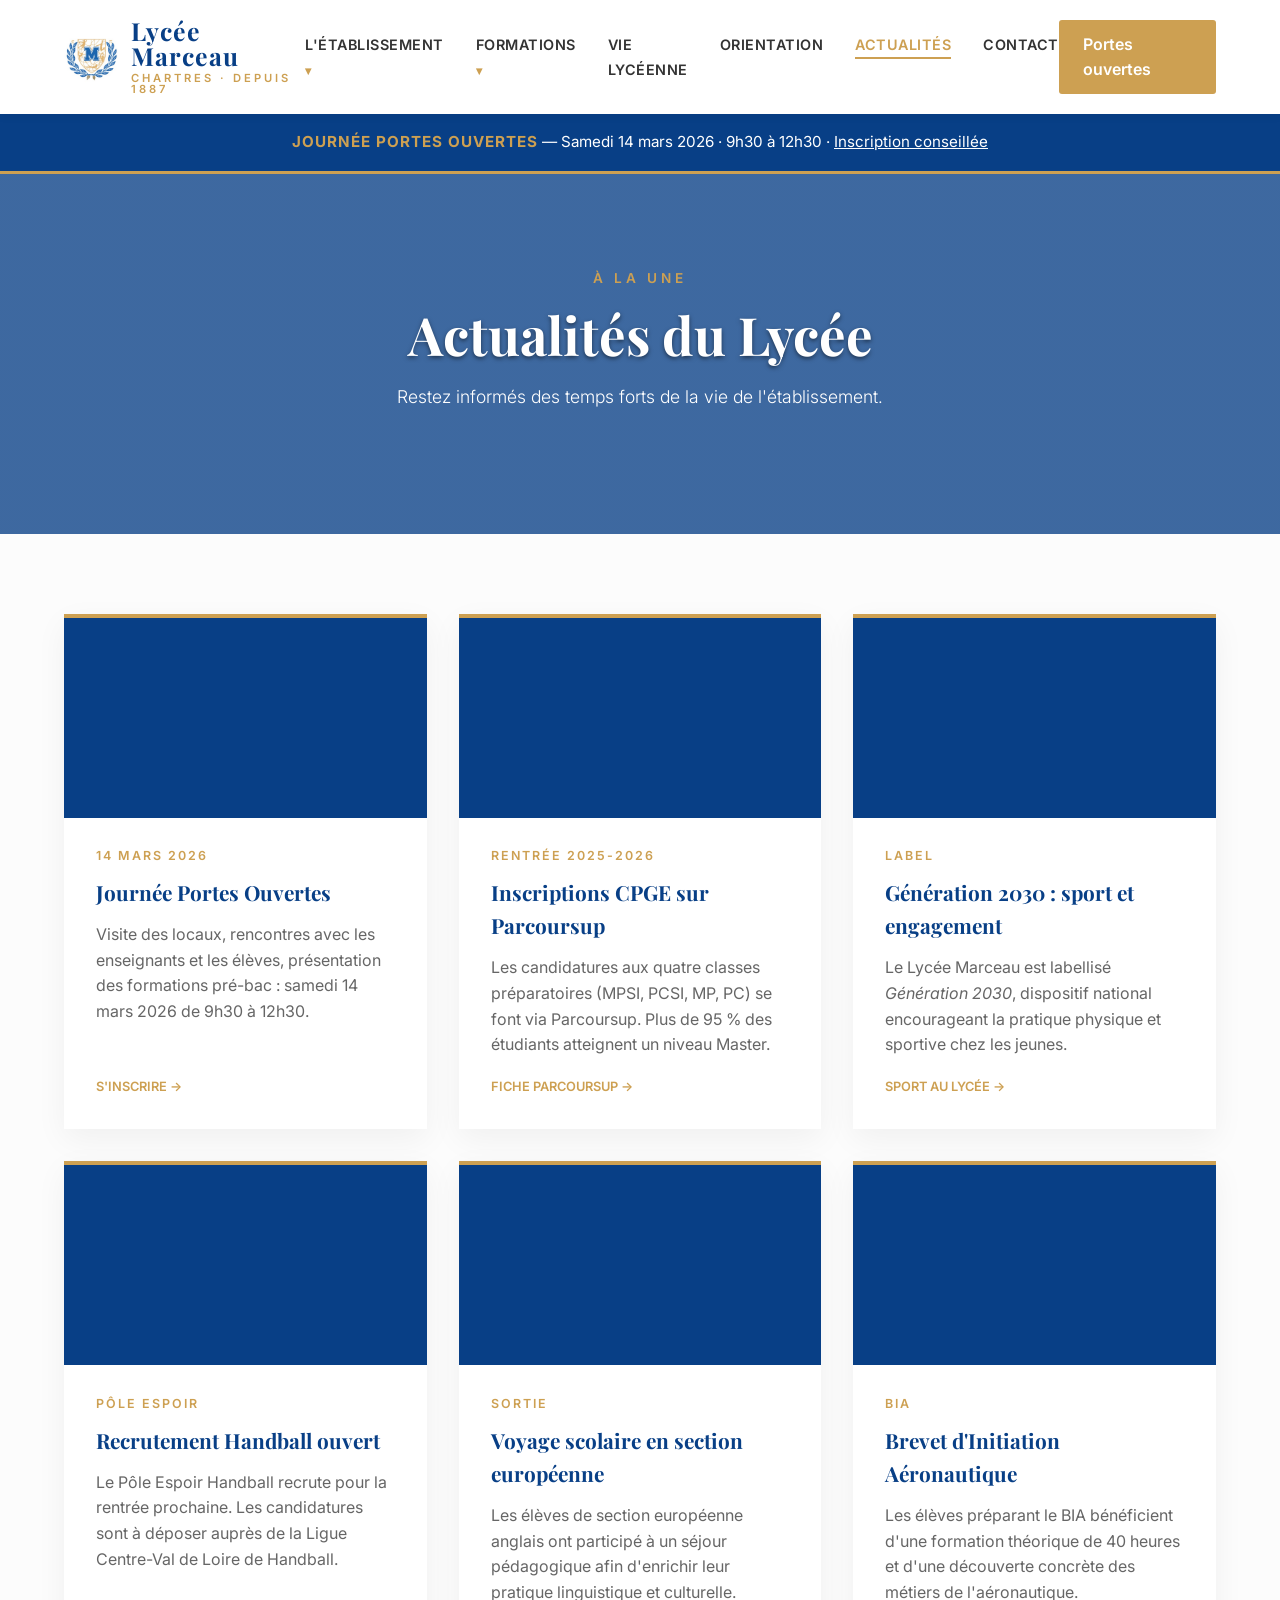
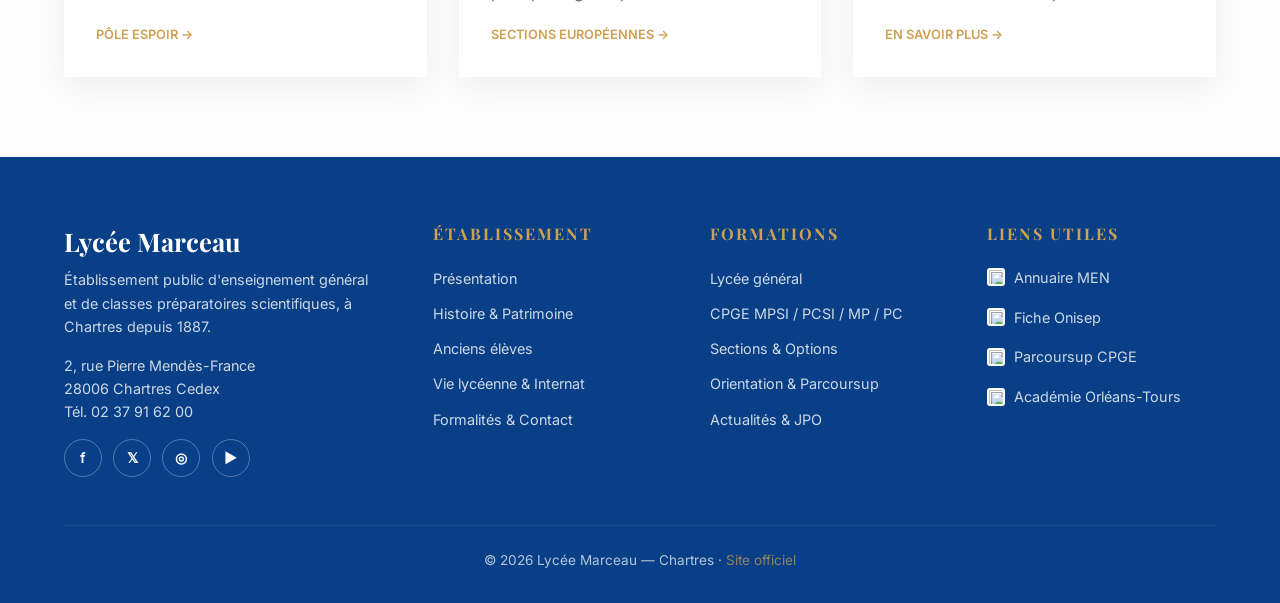
==== commit 8f508431: "Enrichissement complet du site : reprise de toutes les rubriques de l'ancien site - cpge.html : loge" ====
--- a/actualites.html
+++ b/actualites.html
@@ -30,6 +30,7 @@
                 </ul>
             </li>
             <li class="no-caret"><a href="vie-lyceenne">Vie Lycéenne</a></li>
+            <li class="no-caret"><a href="orientation">Orientation</a></li>
             <li class="no-caret"><a href="actualites" class="active">Actualités</a></li>
             <li class="no-caret"><a href="contact">Contact</a></li>
         </ul>
@@ -120,13 +121,15 @@
                 <li><a href="etablissement">Présentation</a></li>
                 <li><a href="histoire">Histoire & Patrimoine</a></li>
                 <li><a href="anciens-eleves">Anciens élèves</a></li>
-                <li><a href="vie-lyceenne">Internat & Restauration</a></li>
+                <li><a href="vie-lyceenne">Vie lycéenne & Internat</a></li>
+                <li><a href="contact">Formalités & Contact</a></li>
             </ul></div>
             <div><h4>Formations</h4><ul>
                 <li><a href="formations">Lycée général</a></li>
-                <li><a href="cpge">CPGE MPSI / PCSI</a></li>
-                <li><a href="cpge">CPGE MP / PC</a></li>
-                <li><a href="sections">Sections sportives</a></li>
+                <li><a href="cpge">CPGE MPSI / PCSI / MP / PC</a></li>
+                <li><a href="sections">Sections & Options</a></li>
+                <li><a href="orientation">Orientation & Parcoursup</a></li>
+                <li><a href="actualites">Actualités & JPO</a></li>
             </ul></div>
             <div><h4>Liens utiles</h4><ul>
                 <li><a href="https://www.education.gouv.fr/annuaire/28006/chartres/lycee/0280007f/lycee-marceau.html" target="_blank" rel="noopener"><img src="https://www.google.com/s2/favicons?domain=education.gouv.fr&sz=64" alt="">Annuaire MEN</a></li>
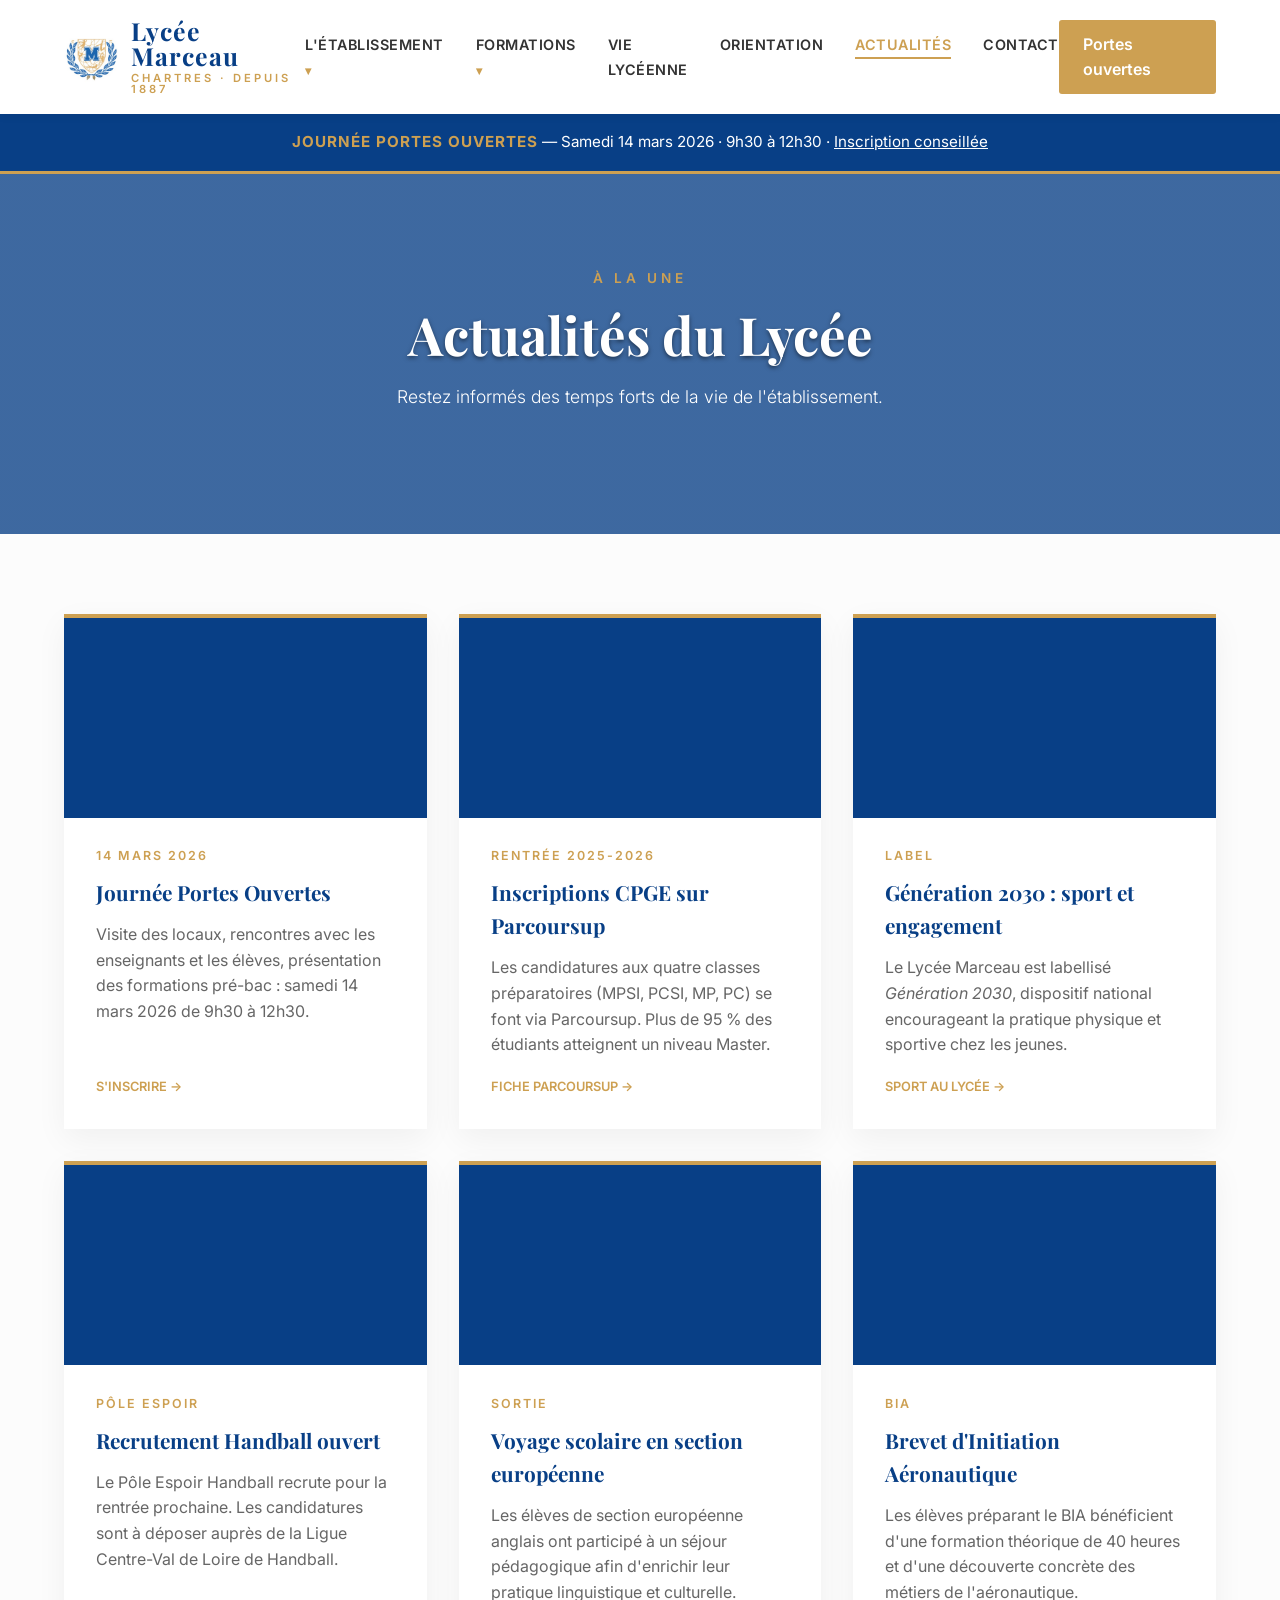
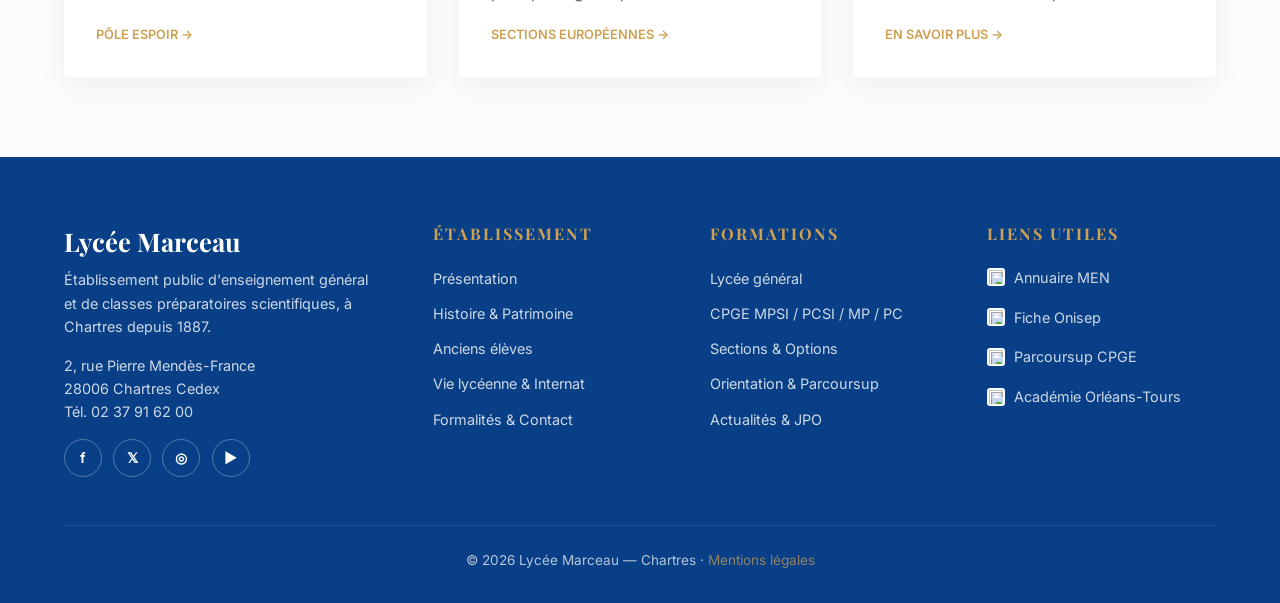
==== commit 2e0f9044: "Internaliser les liens vers l'ancien site : nouvelles pages + contenu inline - Nouvelle page inscrip" ====
--- a/actualites.html
+++ b/actualites.html
@@ -138,7 +138,7 @@
                 <li><a href="https://www.ac-orleans-tours.fr/" target="_blank" rel="noopener"><img src="https://www.google.com/s2/favicons?domain=ac-orleans-tours.fr&sz=64" alt="">Académie Orléans-Tours</a></li>
             </ul></div>
         </div>
-        <div class="footer-bottom">&copy; 2026 Lycée Marceau — Chartres · <a href="https://lyc-marceau-chartres.tice.ac-orleans-tours.fr/eva/" target="_blank" rel="noopener">Site officiel</a></div>
+        <div class="footer-bottom">&copy; 2026 Lycée Marceau — Chartres · <a href="mentions-legales">Mentions légales</a></div>
     </footer>
 
 </body>
